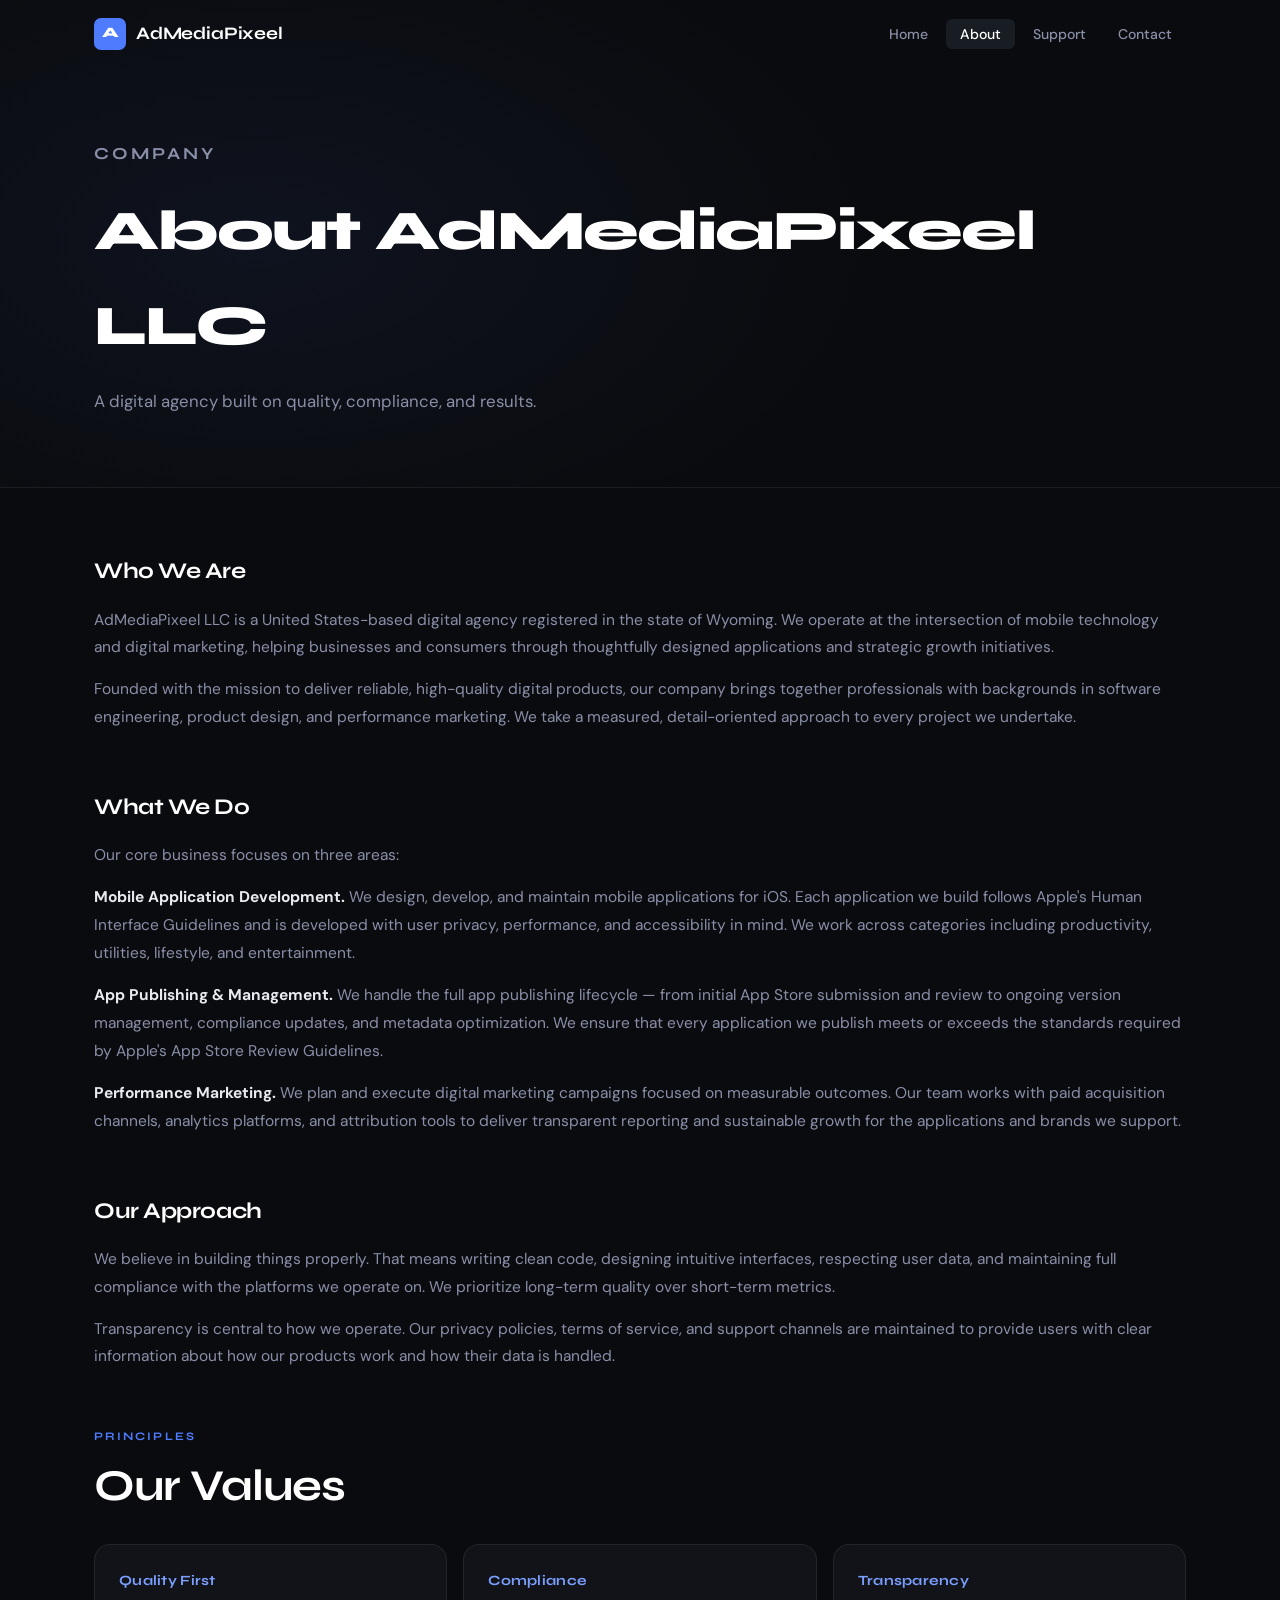
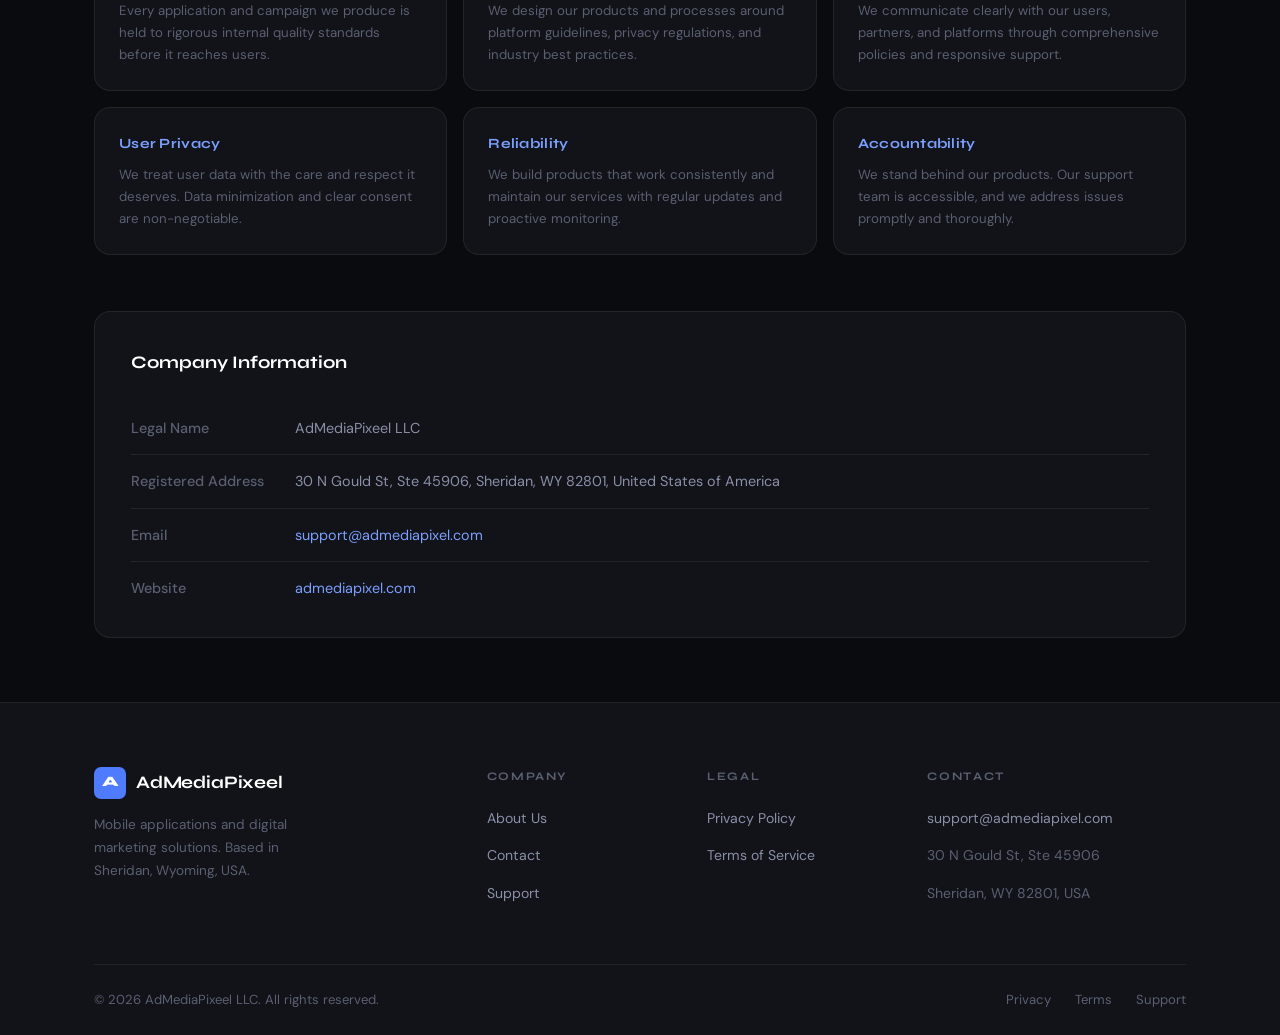
==== about.html @ 7c767947 "filesnew" ====
<!DOCTYPE html>
<html lang="en">
<head>
  <meta charset="UTF-8">
  <meta name="viewport" content="width=device-width, initial-scale=1.0">
  <title>About Us — AdMediaPixeel LLC</title>
  <meta name="description" content="Learn about AdMediaPixeel LLC, a digital agency specializing in mobile application development, app publishing, and performance marketing.">
  <link rel="preconnect" href="https://fonts.googleapis.com">
  <link rel="preconnect" href="https://fonts.gstatic.com" crossorigin>
  <link href="https://fonts.googleapis.com/css2?family=Syne:wght@400;500;600;700;800&family=DM+Sans:ital,opsz,wght@0,9..40,300;0,9..40,400;0,9..40,500;1,9..40,300&display=swap" rel="stylesheet">
  <link rel="stylesheet" href="style.css">
</head>
<body>

  <!-- Header -->
  <header class="site-header">
    <div class="container header-inner">
      <a class="logo" href="index.html">
        <span class="logo-mark">A</span>
        AdMediaPixeel
      </a>
      <nav>
        <button class="nav-toggle" aria-label="Toggle navigation" aria-expanded="false">
          <span></span><span></span><span></span>
        </button>
        <ul class="nav-links">
          <li><a href="index.html">Home</a></li>
          <li><a class="active" href="about.html">About</a></li>
          <li><a href="support.html">Support</a></li>
          <li><a href="contact.html">Contact</a></li>
        </ul>
      </nav>
    </div>
  </header>

  <!-- Page Header -->
  <section class="page-header">
    <div class="container">
      <p class="section-label">Company</p>
      <h1>About AdMediaPixeel LLC</h1>
      <p>A digital agency built on quality, compliance, and results.</p>
    </div>
  </section>

  <!-- About Content -->
  <section class="section--sm">
    <div class="container">

      <div class="about-block fade-in">
        <h2>Who We Are</h2>
        <p>AdMediaPixeel LLC is a United States-based digital agency registered in the state of Wyoming. We operate at the intersection of mobile technology and digital marketing, helping businesses and consumers through thoughtfully designed applications and strategic growth initiatives.</p>
        <p>Founded with the mission to deliver reliable, high-quality digital products, our company brings together professionals with backgrounds in software engineering, product design, and performance marketing. We take a measured, detail-oriented approach to every project we undertake.</p>
      </div>

      <div class="about-block fade-in">
        <h2>What We Do</h2>
        <p>Our core business focuses on three areas:</p>
        <p><strong>Mobile Application Development.</strong> We design, develop, and maintain mobile applications for iOS. Each application we build follows Apple's Human Interface Guidelines and is developed with user privacy, performance, and accessibility in mind. We work across categories including productivity, utilities, lifestyle, and entertainment.</p>
        <p><strong>App Publishing &amp; Management.</strong> We handle the full app publishing lifecycle — from initial App Store submission and review to ongoing version management, compliance updates, and metadata optimization. We ensure that every application we publish meets or exceeds the standards required by Apple's App Store Review Guidelines.</p>
        <p><strong>Performance Marketing.</strong> We plan and execute digital marketing campaigns focused on measurable outcomes. Our team works with paid acquisition channels, analytics platforms, and attribution tools to deliver transparent reporting and sustainable growth for the applications and brands we support.</p>
      </div>

      <div class="about-block fade-in">
        <h2>Our Approach</h2>
        <p>We believe in building things properly. That means writing clean code, designing intuitive interfaces, respecting user data, and maintaining full compliance with the platforms we operate on. We prioritize long-term quality over short-term metrics.</p>
        <p>Transparency is central to how we operate. Our privacy policies, terms of service, and support channels are maintained to provide users with clear information about how our products work and how their data is handled.</p>
      </div>

      <!-- Values -->
      <div class="fade-in" style="margin-bottom: 56px;">
        <p class="section-label">Principles</p>
        <h2 class="section-title">Our Values</h2>
        <div class="about-values" style="margin-top: 32px; grid-template-columns: repeat(3, 1fr);">
          <div class="value-card">
            <h4>Quality First</h4>
            <p>Every application and campaign we produce is held to rigorous internal quality standards before it reaches users.</p>
          </div>
          <div class="value-card">
            <h4>Compliance</h4>
            <p>We design our products and processes around platform guidelines, privacy regulations, and industry best practices.</p>
          </div>
          <div class="value-card">
            <h4>Transparency</h4>
            <p>We communicate clearly with our users, partners, and platforms through comprehensive policies and responsive support.</p>
          </div>
          <div class="value-card">
            <h4>User Privacy</h4>
            <p>We treat user data with the care and respect it deserves. Data minimization and clear consent are non-negotiable.</p>
          </div>
          <div class="value-card">
            <h4>Reliability</h4>
            <p>We build products that work consistently and maintain our services with regular updates and proactive monitoring.</p>
          </div>
          <div class="value-card">
            <h4>Accountability</h4>
            <p>We stand behind our products. Our support team is accessible, and we address issues promptly and thoroughly.</p>
          </div>
        </div>
      </div>

      <!-- Company Info -->
      <div class="company-info fade-in">
        <h2>Company Information</h2>
        <div class="info-row">
          <span class="info-label">Legal Name</span>
          <span class="info-value">AdMediaPixeel LLC</span>
        </div>
        <div class="info-row">
          <span class="info-label">Registered Address</span>
          <span class="info-value">30 N Gould St, Ste 45906, Sheridan, WY 82801, United States of America</span>
        </div>
        <div class="info-row">
          <span class="info-label">Email</span>
          <span class="info-value"><a href="mailto:support@admediapixel.com">support@admediapixel.com</a></span>
        </div>
        <div class="info-row">
          <span class="info-label">Website</span>
          <span class="info-value"><a href="index.html">admediapixel.com</a></span>
        </div>
      </div>

    </div>
  </section>

  <!-- Footer -->
  <footer class="site-footer">
    <div class="container">
      <div class="footer-grid">
        <div class="footer-brand">
          <a class="logo" href="index.html">
            <span class="logo-mark">A</span>
            AdMediaPixeel
          </a>
          <p>Mobile applications and digital marketing solutions. Based in Sheridan, Wyoming, USA.</p>
        </div>
        <div class="footer-col">
          <h4>Company</h4>
          <ul>
            <li><a href="about.html">About Us</a></li>
            <li><a href="contact.html">Contact</a></li>
            <li><a href="support.html">Support</a></li>
          </ul>
        </div>
        <div class="footer-col">
          <h4>Legal</h4>
          <ul>
            <li><a href="privacy.html">Privacy Policy</a></li>
            <li><a href="terms.html">Terms of Service</a></li>
          </ul>
        </div>
        <div class="footer-col">
          <h4>Contact</h4>
          <ul>
            <li><a href="mailto:support@admediapixel.com">support@admediapixel.com</a></li>
            <li><span>30 N Gould St, Ste 45906</span></li>
            <li><span>Sheridan, WY 82801, USA</span></li>
          </ul>
        </div>
      </div>
      <div class="footer-bottom">
        <p>© 2026 AdMediaPixeel LLC. All rights reserved.</p>
        <div class="footer-bottom-links">
          <a href="privacy.html">Privacy</a>
          <a href="terms.html">Terms</a>
          <a href="support.html">Support</a>
        </div>
      </div>
    </div>
  </footer>

  <script src="script.js"></script>
</body>
</html>
---- style.css ----
/* ============================================================
   AdMediaPixeel LLC — Global Stylesheet
   Aesthetic: Dark precision-tech, editorial minimalism
   ============================================================ */

@import url('https://fonts.googleapis.com/css2?family=Syne:wght@400;500;600;700;800&family=DM+Sans:ital,opsz,wght@0,9..40,300;0,9..40,400;0,9..40,500;1,9..40,300&display=swap');

/* ── Reset & Base ── */
*, *::before, *::after { box-sizing: border-box; margin: 0; padding: 0; }

:root {
  --bg:        #0a0b0e;
  --bg-2:      #111318;
  --bg-3:      #181c23;
  --border:    rgba(255,255,255,0.07);
  --border-2:  rgba(255,255,255,0.12);
  --text:      #e8eaf0;
  --text-muted:#8a8fa8;
  --text-dim:  #5a5f72;
  --accent:    #4f7cff;
  --accent-2:  #7b9fff;
  --accent-glow: rgba(79,124,255,0.18);
  --green:     #3ecf8e;
  --font-display: 'Syne', sans-serif;
  --font-body:    'DM Sans', sans-serif;
  --radius:    8px;
  --radius-lg: 16px;
  --max-w:     1140px;
  --nav-h:     68px;
  --transition: 0.22s cubic-bezier(0.4,0,0.2,1);
}

html { scroll-behavior: smooth; font-size: 16px; }

body {
  background: var(--bg);
  color: var(--text);
  font-family: var(--font-body);
  font-size: 1rem;
  line-height: 1.7;
  -webkit-font-smoothing: antialiased;
  overflow-x: hidden;
}

a { color: var(--accent-2); text-decoration: none; transition: color var(--transition); }
a:hover { color: #fff; }

img { max-width: 100%; display: block; }

/* ── Layout Utilities ── */
.container { max-width: var(--max-w); margin: 0 auto; padding: 0 24px; }
.section { padding: 96px 0; }
.section--sm { padding: 64px 0; }
.section-label {
  font-family: var(--font-display);
  font-size: 0.72rem;
  font-weight: 700;
  letter-spacing: 0.18em;
  text-transform: uppercase;
  color: var(--accent);
  margin-bottom: 14px;
}
.section-title {
  font-family: var(--font-display);
  font-size: clamp(2rem, 4vw, 2.75rem);
  font-weight: 700;
  line-height: 1.15;
  letter-spacing: -0.02em;
  color: #fff;
  margin-bottom: 16px;
}
.section-subtitle {
  font-size: 1.05rem;
  color: var(--text-muted);
  max-width: 520px;
  line-height: 1.75;
}

/* ── Navigation ── */
.site-header {
  position: fixed;
  top: 0; left: 0; right: 0;
  z-index: 900;
  height: var(--nav-h);
  display: flex;
  align-items: center;
  border-bottom: 1px solid transparent;
  transition: background var(--transition), border-color var(--transition), backdrop-filter var(--transition);
}
.site-header.scrolled {
  background: rgba(10,11,14,0.88);
  backdrop-filter: blur(20px);
  -webkit-backdrop-filter: blur(20px);
  border-bottom-color: var(--border);
}
.header-inner {
  display: flex;
  align-items: center;
  justify-content: space-between;
  width: 100%;
}
.logo {
  display: flex;
  align-items: center;
  gap: 10px;
  font-family: var(--font-display);
  font-size: 1.1rem;
  font-weight: 700;
  color: #fff;
  letter-spacing: -0.01em;
  text-decoration: none;
}
.logo-mark {
  width: 32px; height: 32px;
  background: var(--accent);
  color: #fff;
  font-family: var(--font-display);
  font-weight: 800;
  font-size: 0.9rem;
  display: flex; align-items: center; justify-content: center;
  border-radius: 7px;
}
.nav-links {
  list-style: none;
  display: flex;
  align-items: center;
  gap: 4px;
}
.nav-links a {
  font-family: var(--font-body);
  font-size: 0.88rem;
  font-weight: 500;
  color: var(--text-muted);
  padding: 6px 14px;
  border-radius: 6px;
  transition: color var(--transition), background var(--transition);
}
.nav-links a:hover { color: var(--text); background: var(--bg-3); }
.nav-links a.active { color: #fff; background: var(--bg-3); }
.nav-toggle { display: none; }

/* ── Hero ── */
.hero {
  min-height: 100vh;
  display: flex;
  align-items: center;
  position: relative;
  overflow: hidden;
  padding-top: var(--nav-h);
}
.hero-bg {
  position: absolute;
  inset: 0;
  background:
    radial-gradient(ellipse 80% 60% at 60% 40%, rgba(79,124,255,0.13) 0%, transparent 70%),
    radial-gradient(ellipse 50% 40% at 20% 80%, rgba(62,207,142,0.06) 0%, transparent 60%),
    var(--bg);
}
.hero-grid-overlay {
  position: absolute;
  inset: 0;
  background-image:
    linear-gradient(rgba(255,255,255,0.028) 1px, transparent 1px),
    linear-gradient(90deg, rgba(255,255,255,0.028) 1px, transparent 1px);
  background-size: 64px 64px;
  mask-image: radial-gradient(ellipse 90% 80% at 60% 40%, black 0%, transparent 75%);
}
.hero-content {
  position: relative;
  z-index: 1;
  max-width: 720px;
  padding: 80px 0;
}
.hero-eyebrow {
  display: inline-flex;
  align-items: center;
  gap: 8px;
  background: rgba(79,124,255,0.1);
  border: 1px solid rgba(79,124,255,0.25);
  padding: 6px 14px;
  border-radius: 100px;
  font-size: 0.78rem;
  font-weight: 600;
  letter-spacing: 0.1em;
  text-transform: uppercase;
  color: var(--accent-2);
  margin-bottom: 28px;
}
.hero-eyebrow::before {
  content: '';
  width: 6px; height: 6px;
  background: var(--green);
  border-radius: 50%;
  box-shadow: 0 0 8px var(--green);
}
.hero h1 {
  font-family: var(--font-display);
  font-size: clamp(3rem, 7vw, 5.5rem);
  font-weight: 800;
  line-height: 1.06;
  letter-spacing: -0.04em;
  color: #fff;
  margin-bottom: 24px;
}
.hero h1 span { color: var(--accent); }
.hero p {
  font-size: 1.15rem;
  color: var(--text-muted);
  max-width: 540px;
  line-height: 1.8;
  margin-bottom: 40px;
}
.hero-ctas {
  display: flex;
  gap: 14px;
  flex-wrap: wrap;
}
.btn {
  display: inline-flex;
  align-items: center;
  gap: 8px;
  padding: 12px 26px;
  border-radius: var(--radius);
  font-family: var(--font-body);
  font-size: 0.9rem;
  font-weight: 600;
  cursor: pointer;
  transition: all var(--transition);
  border: none;
}
.btn-primary {
  background: var(--accent);
  color: #fff;
  box-shadow: 0 4px 24px rgba(79,124,255,0.35);
}
.btn-primary:hover {
  background: #3a6aef;
  box-shadow: 0 6px 32px rgba(79,124,255,0.5);
  color: #fff;
  transform: translateY(-1px);
}
.btn-outline {
  background: transparent;
  color: var(--text);
  border: 1px solid var(--border-2);
}
.btn-outline:hover {
  background: var(--bg-3);
  color: #fff;
  border-color: rgba(255,255,255,0.2);
}
.hero-scroll {
  position: absolute;
  bottom: 36px;
  left: 50%;
  transform: translateX(-50%);
  display: flex;
  flex-direction: column;
  align-items: center;
  gap: 8px;
  color: var(--text-dim);
  font-size: 0.72rem;
  letter-spacing: 0.1em;
  text-transform: uppercase;
  font-family: var(--font-display);
}
.scroll-line {
  width: 1px;
  height: 44px;
  background: linear-gradient(to bottom, transparent, var(--border-2));
  animation: scrollLine 2s ease-in-out infinite;
}
@keyframes scrollLine {
  0%,100% { opacity:0.3; transform: scaleY(1); }
  50% { opacity:1; transform: scaleY(0.6) translateY(10px); }
}

/* ── Stats Bar ── */
.stats-bar {
  background: var(--bg-2);
  border-top: 1px solid var(--border);
  border-bottom: 1px solid var(--border);
  padding: 40px 0;
}
.stats-inner {
  display: grid;
  grid-template-columns: repeat(4, 1fr);
  gap: 0;
}
.stat-item {
  padding: 0 32px;
  text-align: center;
  border-right: 1px solid var(--border);
}
.stat-item:last-child { border-right: none; }
.stat-number {
  font-family: var(--font-display);
  font-size: 1.6rem;
  font-weight: 800;
  color: #fff;
  letter-spacing: -0.03em;
  display: block;
  margin-bottom: 4px;
}
.stat-desc {
  font-size: 0.8rem;
  color: var(--text-dim);
  letter-spacing: 0.04em;
  font-weight: 500;
}

/* ── Services ── */
.services-grid {
  display: grid;
  grid-template-columns: repeat(3, 1fr);
  gap: 1px;
  background: var(--border);
  border: 1px solid var(--border);
  border-radius: var(--radius-lg);
  overflow: hidden;
  margin-top: 56px;
}
.service-card {
  background: var(--bg-2);
  padding: 48px 36px;
  transition: background var(--transition);
  position: relative;
  overflow: hidden;
}
.service-card::after {
  content: '';
  position: absolute;
  top: 0; left: 0; right: 0;
  height: 2px;
  background: var(--accent);
  transform: scaleX(0);
  transition: transform var(--transition);
  transform-origin: left;
}
.service-card:hover { background: var(--bg-3); }
.service-card:hover::after { transform: scaleX(1); }
.service-icon {
  width: 48px; height: 48px;
  background: var(--accent-glow);
  border: 1px solid rgba(79,124,255,0.25);
  border-radius: 12px;
  display: flex; align-items: center; justify-content: center;
  font-size: 1.3rem;
  margin-bottom: 24px;
}
.service-card h3 {
  font-family: var(--font-display);
  font-size: 1.15rem;
  font-weight: 700;
  color: #fff;
  margin-bottom: 12px;
  letter-spacing: -0.01em;
}
.service-card p {
  font-size: 0.9rem;
  color: var(--text-muted);
  line-height: 1.75;
}

/* ── About Section ── */
.about-grid {
  display: grid;
  grid-template-columns: 1fr 1fr;
  gap: 80px;
  align-items: start;
}
.about-text p {
  color: var(--text-muted);
  font-size: 0.97rem;
  line-height: 1.8;
  margin-bottom: 18px;
}
.about-text p:last-child { margin-bottom: 0; }
.about-features {
  margin-top: 36px;
  display: flex;
  flex-direction: column;
  gap: 12px;
}
.feature-row {
  display: flex;
  align-items: center;
  gap: 12px;
  font-size: 0.9rem;
  color: var(--text-muted);
}
.feature-row::before {
  content: '';
  width: 6px; height: 6px;
  background: var(--accent);
  border-radius: 50%;
  flex-shrink: 0;
}
.about-values {
  display: grid;
  grid-template-columns: 1fr 1fr;
  gap: 16px;
}
.value-card {
  background: var(--bg-2);
  border: 1px solid var(--border);
  border-radius: var(--radius-lg);
  padding: 24px;
  transition: border-color var(--transition);
}
.value-card:hover { border-color: var(--border-2); }
.value-card h4 {
  font-family: var(--font-display);
  font-size: 0.88rem;
  font-weight: 700;
  color: var(--accent-2);
  margin-bottom: 8px;
  letter-spacing: 0.02em;
}
.value-card p {
  font-size: 0.83rem;
  color: var(--text-dim);
  line-height: 1.65;
}

/* ── CTA Banner ── */
.cta-section {
  background: var(--bg-2);
  border-top: 1px solid var(--border);
  border-bottom: 1px solid var(--border);
}
.cta-inner {
  display: flex;
  align-items: center;
  justify-content: space-between;
  gap: 40px;
  padding: 72px 0;
}
.cta-inner h2 {
  font-family: var(--font-display);
  font-size: clamp(1.8rem, 3.5vw, 2.4rem);
  font-weight: 700;
  letter-spacing: -0.03em;
  color: #fff;
  max-width: 480px;
}
.cta-inner p { color: var(--text-muted); font-size: 0.95rem; margin-top: 10px; }

/* ── Page Header (inner pages) ── */
.page-header {
  padding: calc(var(--nav-h) + 72px) 0 72px;
  border-bottom: 1px solid var(--border);
  position: relative;
  overflow: hidden;
}
.page-header::before {
  content: '';
  position: absolute;
  inset: 0;
  background: radial-gradient(ellipse 70% 100% at 20% 50%, rgba(79,124,255,0.07) 0%, transparent 70%);
}
.page-header .container { position: relative; }
.page-header h1 {
  font-family: var(--font-display);
  font-size: clamp(2.2rem, 5vw, 3.5rem);
  font-weight: 800;
  letter-spacing: -0.03em;
  color: #fff;
  margin-bottom: 14px;
}
.page-header p {
  font-size: 1.05rem;
  color: var(--text-muted);
  max-width: 520px;
}

/* ── About Page ── */
.about-block { margin-bottom: 56px; }
.about-block h2 {
  font-family: var(--font-display);
  font-size: 1.4rem;
  font-weight: 700;
  color: #fff;
  margin-bottom: 16px;
  letter-spacing: -0.02em;
}
.about-block p {
  color: var(--text-muted);
  font-size: 0.97rem;
  line-height: 1.8;
  margin-bottom: 14px;
}
.about-block strong { color: var(--text); }
.company-info {
  background: var(--bg-2);
  border: 1px solid var(--border);
  border-radius: var(--radius-lg);
  padding: 36px;
  margin-top: 56px;
}
.company-info h2 {
  font-family: var(--font-display);
  font-size: 1.1rem;
  font-weight: 700;
  color: #fff;
  margin-bottom: 24px;
}
.info-row {
  display: flex;
  gap: 24px;
  padding: 14px 0;
  border-bottom: 1px solid var(--border);
  font-size: 0.9rem;
}
.info-row:last-child { border-bottom: none; padding-bottom: 0; }
.info-label {
  color: var(--text-dim);
  font-weight: 500;
  min-width: 140px;
  flex-shrink: 0;
}
.info-value { color: var(--text-muted); }
.info-value a { color: var(--accent-2); }
.info-value a:hover { color: #fff; }

/* ── Support Page ── */
.support-grid {
  display: grid;
  grid-template-columns: 1fr 1fr;
  gap: 24px;
  margin-bottom: 24px;
}
.support-box {
  background: var(--bg-2);
  border: 1px solid var(--border);
  border-radius: var(--radius-lg);
  padding: 32px;
  transition: border-color var(--transition);
}
.support-box:hover { border-color: var(--border-2); }
.support-box h3 {
  font-family: var(--font-display);
  font-size: 1rem;
  font-weight: 700;
  color: #fff;
  margin-bottom: 14px;
  letter-spacing: -0.01em;
}
.support-box p {
  font-size: 0.9rem;
  color: var(--text-muted);
  line-height: 1.75;
}
.support-box ul, .support-box ol {
  margin-top: 12px;
  padding-left: 20px;
  font-size: 0.88rem;
  color: var(--text-dim);
  line-height: 1.75;
}
.support-box li { margin-bottom: 4px; }
.support-box strong { color: var(--text); }
.faq-list { margin-top: 32px; }
.faq-item {
  border-bottom: 1px solid var(--border);
}
.faq-question {
  width: 100%;
  background: none;
  border: none;
  cursor: pointer;
  padding: 22px 0;
  text-align: left;
  font-family: var(--font-body);
  font-size: 0.97rem;
  font-weight: 500;
  color: var(--text);
  display: flex;
  align-items: center;
  justify-content: space-between;
  gap: 16px;
  transition: color var(--transition);
}
.faq-question:hover { color: #fff; }
.faq-question::after {
  content: '+';
  font-size: 1.3rem;
  font-weight: 300;
  color: var(--text-dim);
  transition: transform var(--transition), color var(--transition);
  flex-shrink: 0;
}
.faq-item.open .faq-question::after { transform: rotate(45deg); color: var(--accent); }
.faq-answer {
  overflow: hidden;
  max-height: 0;
  transition: max-height 0.38s cubic-bezier(0.4,0,0.2,1);
}
.faq-answer p {
  padding-bottom: 22px;
  font-size: 0.9rem;
  color: var(--text-muted);
  line-height: 1.8;
}
.faq-answer a { color: var(--accent-2); }

/* ── Contact Page ── */
.contact-grid {
  display: grid;
  grid-template-columns: 1fr 1.4fr;
  gap: 64px;
  align-items: start;
}
.contact-info h3 {
  font-family: var(--font-display);
  font-size: 1.2rem;
  font-weight: 700;
  color: #fff;
  margin-bottom: 32px;
}
.contact-info-item {
  padding: 20px 0;
  border-bottom: 1px solid var(--border);
}
.contact-info-item:last-child { border-bottom: none; }
.contact-info-item .label {
  font-family: var(--font-display);
  font-size: 0.7rem;
  font-weight: 700;
  letter-spacing: 0.12em;
  text-transform: uppercase;
  color: var(--accent);
  margin-bottom: 8px;
}
.contact-info-item p {
  font-size: 0.9rem;
  color: var(--text-muted);
  line-height: 1.7;
}
.contact-form {
  background: var(--bg-2);
  border: 1px solid var(--border);
  border-radius: var(--radius-lg);
  padding: 40px;
}
.contact-form h3 {
  font-family: var(--font-display);
  font-size: 1.2rem;
  font-weight: 700;
  color: #fff;
  margin-bottom: 28px;
}
.form-group { margin-bottom: 20px; }
.form-group label {
  display: block;
  font-size: 0.82rem;
  font-weight: 600;
  color: var(--text-muted);
  margin-bottom: 8px;
  letter-spacing: 0.03em;
}
.form-group input,
.form-group select,
.form-group textarea {
  width: 100%;
  background: var(--bg-3);
  border: 1px solid var(--border);
  border-radius: var(--radius);
  padding: 11px 16px;
  font-family: var(--font-body);
  font-size: 0.9rem;
  color: var(--text);
  outline: none;
  transition: border-color var(--transition), box-shadow var(--transition);
  -webkit-appearance: none;
}
.form-group select {
  background-image: url("data:image/svg+xml,%3Csvg xmlns='http://www.w3.org/2000/svg' width='12' height='8' viewBox='0 0 12 8'%3E%3Cpath d='M1 1l5 5 5-5' stroke='%235a5f72' stroke-width='1.5' fill='none' stroke-linecap='round'/%3E%3C/svg%3E");
  background-repeat: no-repeat;
  background-position: right 14px center;
  padding-right: 38px;
  cursor: pointer;
}
.form-group select option { background: var(--bg-2); }
.form-group textarea { height: 130px; resize: vertical; }
.form-group input:focus,
.form-group select:focus,
.form-group textarea:focus {
  border-color: rgba(79,124,255,0.5);
  box-shadow: 0 0 0 3px rgba(79,124,255,0.1);
}
.form-group input::placeholder,
.form-group textarea::placeholder { color: var(--text-dim); }
.btn-submit {
  width: 100%;
  background: var(--accent);
  color: #fff;
  border: none;
  border-radius: var(--radius);
  padding: 13px 24px;
  font-family: var(--font-body);
  font-size: 0.92rem;
  font-weight: 600;
  cursor: pointer;
  transition: all var(--transition);
  box-shadow: 0 4px 20px rgba(79,124,255,0.3);
}
.btn-submit:hover {
  background: #3a6aef;
  box-shadow: 0 6px 28px rgba(79,124,255,0.45);
  transform: translateY(-1px);
}

/* ── Legal Pages ── */
.legal-content { padding: 64px 0 96px; }
.legal-meta {
  font-size: 0.83rem;
  color: var(--text-dim);
  margin-bottom: 56px;
  padding-bottom: 24px;
  border-bottom: 1px solid var(--border);
}
.legal-section { margin-bottom: 48px; }
.legal-section h2 {
  font-family: var(--font-display);
  font-size: 1.15rem;
  font-weight: 700;
  color: #fff;
  margin-bottom: 16px;
  letter-spacing: -0.01em;
}
.legal-section h3 {
  font-family: var(--font-display);
  font-size: 1rem;
  font-weight: 600;
  color: var(--text);
  margin: 20px 0 10px;
}
.legal-section p {
  font-size: 0.92rem;
  color: var(--text-muted);
  line-height: 1.85;
  margin-bottom: 14px;
}
.legal-section ul, .legal-section ol {
  padding-left: 22px;
  margin-bottom: 14px;
  color: var(--text-muted);
  font-size: 0.9rem;
  line-height: 1.85;
}
.legal-section li { margin-bottom: 6px; }
.legal-section strong { color: var(--text); }
.legal-section a { color: var(--accent-2); }
.legal-caps {
  font-size: 0.85rem;
  background: var(--bg-2);
  border: 1px solid var(--border);
  border-radius: var(--radius);
  padding: 20px 24px;
  color: var(--text-dim);
  letter-spacing: 0.01em;
  line-height: 1.75;
  margin-bottom: 14px;
}

/* ── Footer ── */
.site-footer {
  background: var(--bg-2);
  border-top: 1px solid var(--border);
  padding-top: 64px;
}
.footer-grid {
  display: grid;
  grid-template-columns: 2fr 1fr 1fr 1.5fr;
  gap: 48px;
  padding-bottom: 48px;
  border-bottom: 1px solid var(--border);
}
.footer-brand p {
  font-size: 0.85rem;
  color: var(--text-dim);
  margin-top: 14px;
  line-height: 1.7;
  max-width: 240px;
}
.footer-col h4 {
  font-family: var(--font-display);
  font-size: 0.72rem;
  font-weight: 700;
  letter-spacing: 0.14em;
  text-transform: uppercase;
  color: var(--text-dim);
  margin-bottom: 18px;
}
.footer-col ul { list-style: none; }
.footer-col li { margin-bottom: 10px; }
.footer-col a {
  font-size: 0.88rem;
  color: var(--text-muted);
  transition: color var(--transition);
}
.footer-col a:hover { color: #fff; }
.footer-col span {
  font-size: 0.88rem;
  color: var(--text-dim);
}
.footer-bottom {
  padding: 24px 0;
  display: flex;
  align-items: center;
  justify-content: space-between;
  gap: 24px;
}
.footer-bottom p {
  font-size: 0.82rem;
  color: var(--text-dim);
}
.footer-bottom-links {
  display: flex;
  gap: 24px;
}
.footer-bottom-links a {
  font-size: 0.82rem;
  color: var(--text-dim);
}
.footer-bottom-links a:hover { color: var(--text); }

/* ── Animations ── */
.fade-in {
  opacity: 0;
  transform: translateY(24px);
  transition: opacity 0.7s ease, transform 0.7s ease;
}
.fade-in.visible {
  opacity: 1;
  transform: translateY(0);
}

/* ── Mobile ── */
@media (max-width: 900px) {
  .nav-links { display: none; }
  .nav-links.open {
    display: flex;
    flex-direction: column;
    position: fixed;
    top: var(--nav-h);
    left: 0; right: 0;
    background: var(--bg-2);
    border-bottom: 1px solid var(--border);
    padding: 16px 24px 24px;
    gap: 4px;
    z-index: 800;
  }
  .nav-links.open a { font-size: 1rem; padding: 10px 14px; }
  .nav-toggle {
    display: flex;
    flex-direction: column;
    gap: 5px;
    background: none;
    border: none;
    cursor: pointer;
    padding: 8px;
  }
  .nav-toggle span {
    display: block;
    width: 22px; height: 2px;
    background: var(--text-muted);
    border-radius: 2px;
    transition: all 0.22s;
  }
  .stats-inner { grid-template-columns: 1fr 1fr; }
  .stat-item:nth-child(2) { border-right: none; }
  .stat-item:nth-child(3) { border-top: 1px solid var(--border); }
  .services-grid { grid-template-columns: 1fr; }
  .about-grid { grid-template-columns: 1fr; gap: 48px; }
  .cta-inner { flex-direction: column; align-items: flex-start; }
  .contact-grid { grid-template-columns: 1fr; gap: 40px; }
  .support-grid { grid-template-columns: 1fr; }
  .footer-grid { grid-template-columns: 1fr 1fr; gap: 36px; }
  .footer-bottom { flex-direction: column; align-items: flex-start; }
  .about-values { grid-template-columns: 1fr; }
}
@media (max-width: 600px) {
  .section { padding: 64px 0; }
  .hero h1 { font-size: 2.8rem; }
  .stats-inner { grid-template-columns: 1fr 1fr; }
  .footer-grid { grid-template-columns: 1fr; }
  .contact-form { padding: 28px 22px; }
}
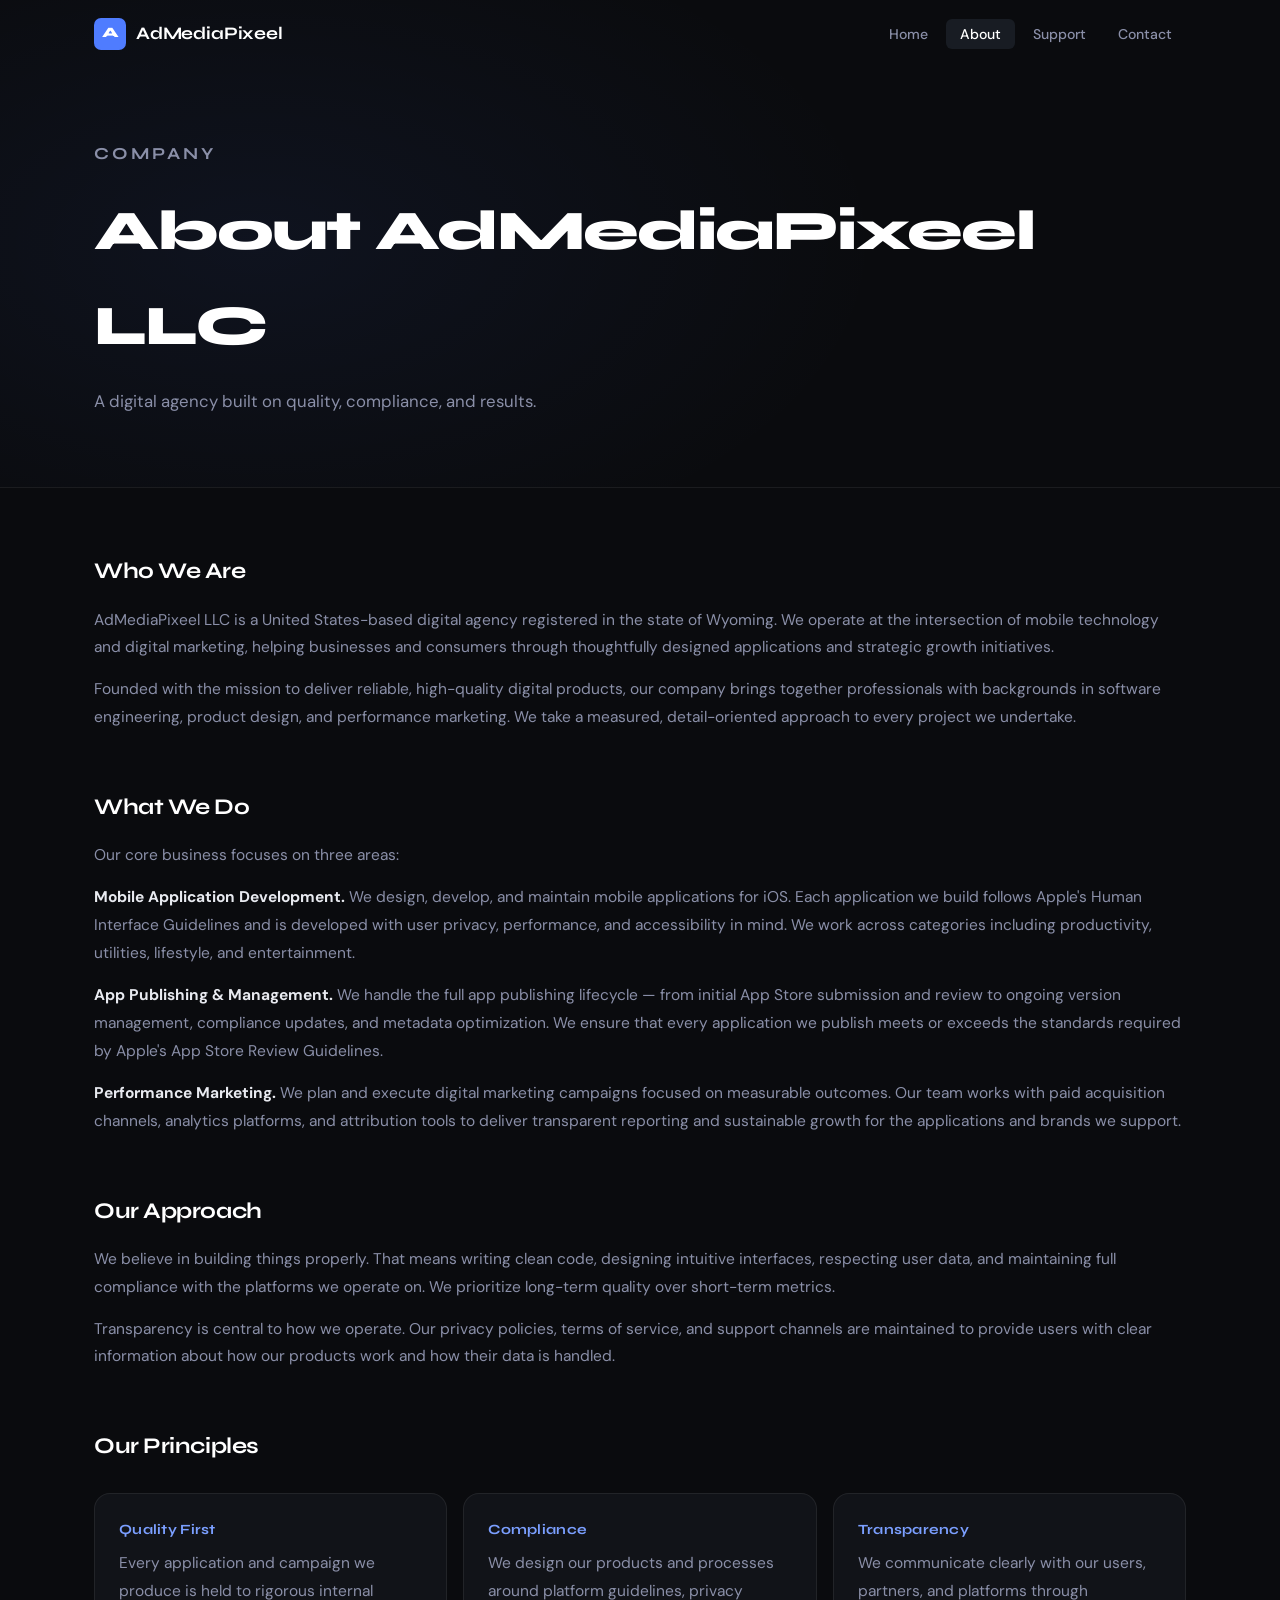
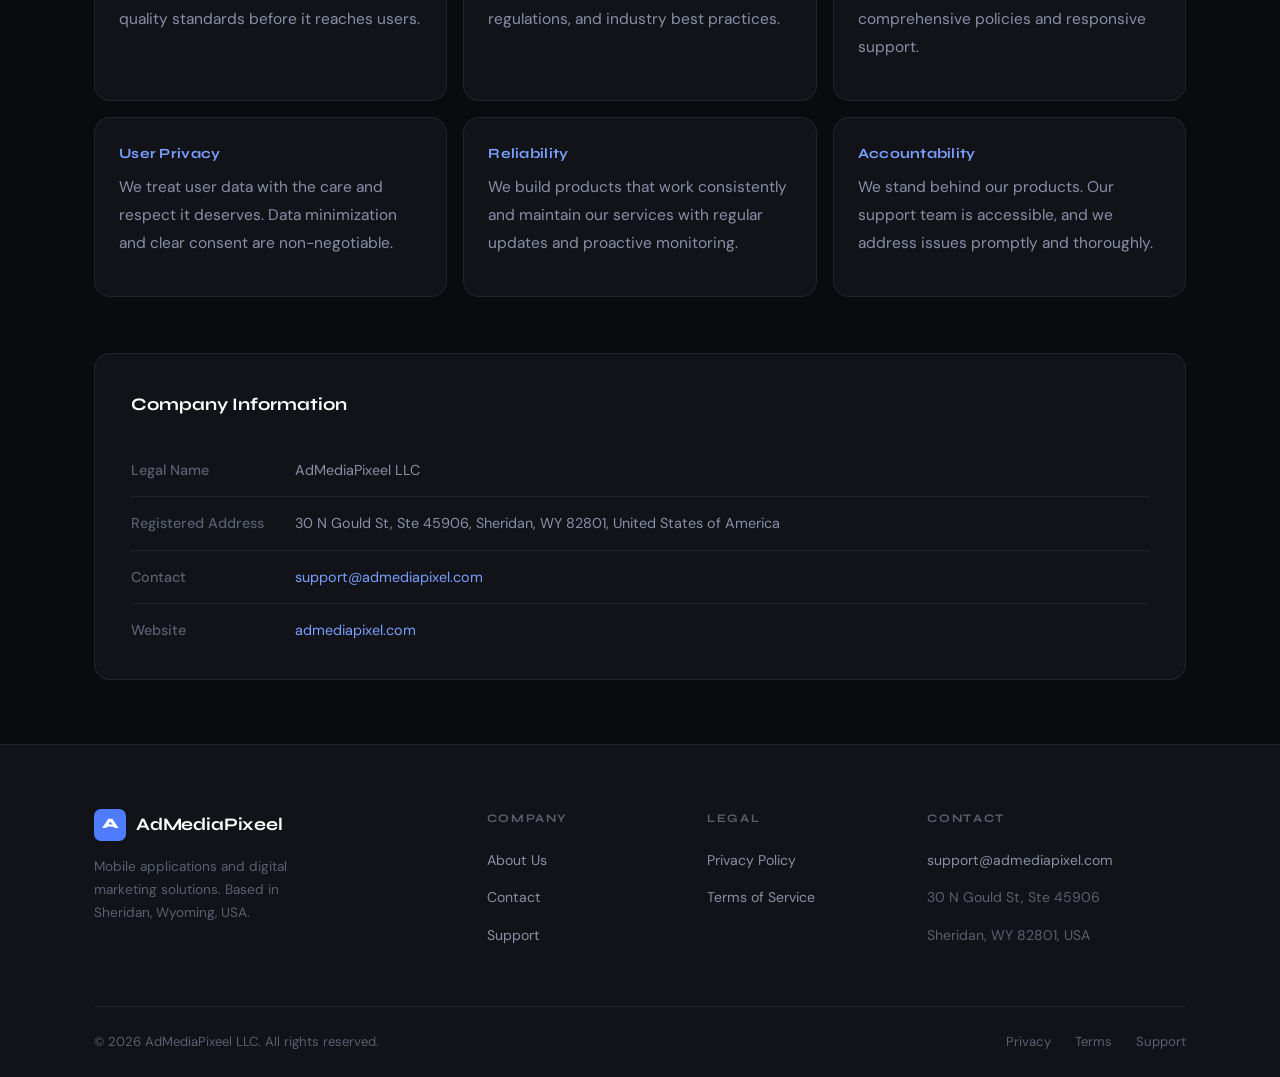
==== commit bc9570b5: "Update about.html" ====
--- a/about.html
+++ b/about.html
@@ -66,11 +66,10 @@
         <p>Transparency is central to how we operate. Our privacy policies, terms of service, and support channels are maintained to provide users with clear information about how our products work and how their data is handled.</p>
       </div>
 
-      <!-- Values -->
-      <div class="fade-in" style="margin-bottom: 56px;">
-        <p class="section-label">Principles</p>
-        <h2 class="section-title">Our Values</h2>
-        <div class="about-values" style="margin-top: 32px; grid-template-columns: repeat(3, 1fr);">
+      <!-- Principles -->
+      <div class="about-block fade-in">
+        <h2>Our Principles</h2>
+        <div class="about-values" style="margin-top: 28px; grid-template-columns: repeat(3, 1fr);">
           <div class="value-card">
             <h4>Quality First</h4>
             <p>Every application and campaign we produce is held to rigorous internal quality standards before it reaches users.</p>
@@ -110,7 +109,7 @@
           <span class="info-value">30 N Gould St, Ste 45906, Sheridan, WY 82801, United States of America</span>
         </div>
         <div class="info-row">
-          <span class="info-label">Email</span>
+          <span class="info-label">Contact</span>
           <span class="info-value"><a href="mailto:support@admediapixel.com">support@admediapixel.com</a></span>
         </div>
         <div class="info-row">
--- a/style.css
+++ b/style.css
@@ -195,12 +195,14 @@
 }
 .hero h1 {
   font-family: var(--font-display);
-  font-size: clamp(3rem, 7vw, 5.5rem);
+  font-size: clamp(2.4rem, 9vw, 5.5rem);
   font-weight: 800;
   line-height: 1.06;
   letter-spacing: -0.04em;
   color: #fff;
   margin-bottom: 24px;
+  word-break: break-word;
+  overflow-wrap: break-word;
 }
 .hero h1 span { color: var(--accent); }
 .hero p {
@@ -883,8 +885,17 @@
 }
 @media (max-width: 600px) {
   .section { padding: 64px 0; }
-  .hero h1 { font-size: 2.8rem; }
+  .hero h1 { font-size: clamp(1.9rem, 10.5vw, 2.5rem); letter-spacing: -0.02em; }
+  .hero p { font-size: 1rem; }
+  .hero-ctas { flex-direction: column; }
+  .hero-ctas .btn { width: 100%; justify-content: center; }
   .stats-inner { grid-template-columns: 1fr 1fr; }
   .footer-grid { grid-template-columns: 1fr; }
   .contact-form { padding: 28px 22px; }
-}
+  .about-values { grid-template-columns: 1fr 1fr !important; }
+}
+/* Mobile line-break helpers */
+.mobile-br { display: none; }
+@media (max-width: 600px) {
+  .mobile-br { display: block; }
+}
